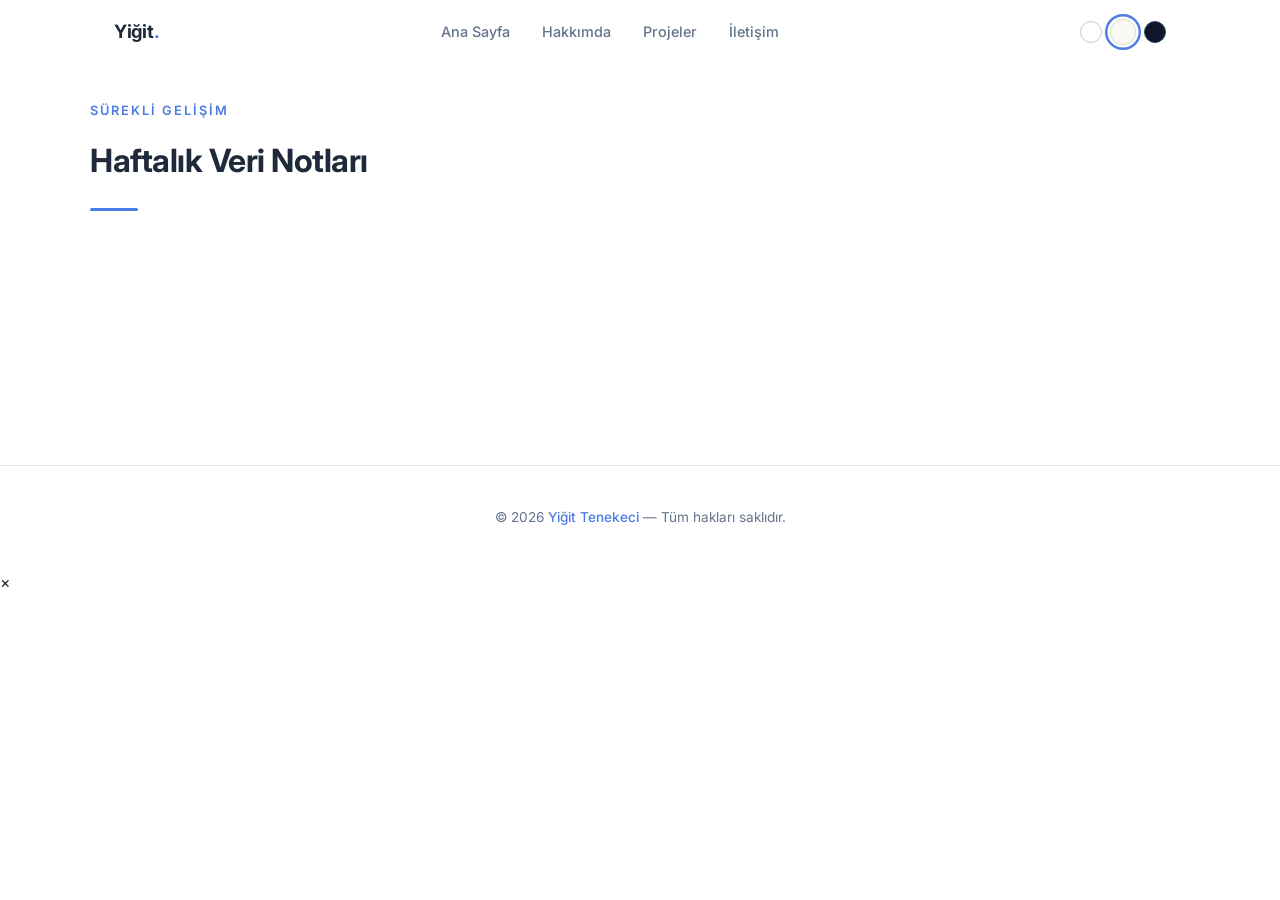
==== blog.html @ 6f7cba59 "Fix: remove obsolete onclick handlers to use event delegation" ====
<!DOCTYPE html>
<html lang="tr">
<head>
  <meta charset="UTF-8" />
  <meta name="viewport" content="width=device-width, initial-scale=1.0" />
  <title>Blog | Yiğit Tenekeci</title>
  <link rel="stylesheet" href="style.css" />
</head>
<body>
  <nav class="navbar" id="navbar">
    <div class="navbar__inner">
      <a href="index.html" class="navbar__logo">Yiğit<span>.</span></a>
      <ul class="navbar__links" id="nav-links">
        <li><a href="index.html#hero">Ana Sayfa</a></li>
        <li><a href="index.html#about">Hakkımda</a></li>
        <li><a href="index.html#projects">Projeler</a></li>
        <li><a href="index.html#contact">İletişim</a></li>
      </ul>
      <div class="theme-switcher">
        <button class="theme-btn" data-set="light" title="Açık Tema"></button>
        <button class="theme-btn active" data-set="warm" title="Sıcak Tema"></button>
        <button class="theme-btn" data-set="dark" title="Koyu Tema"></button>
      </div>
    </div>
  </nav>

  <section class="section blog" id="blog">
    <div class="section__container">
      <p class="section__label">Sürekli Gelişim</p>
      <h2 class="section__title">Haftalık Veri Notları</h2>
      <div class="section__divider"></div>
      <div class="blog__grid">
        <!-- Blog Post 1 -->
        <article class="blog-card reveal">
          <div class="blog-card__date">21 Nisan 2026</div>
          <h3 class="blog-card__title">Veri Temizliği: Neden Analiz Süresinin %80'ini Alır?</h3>
          <p class="blog-card__desc">Veri biliminde en kritik aşama olan veri temizleme (data cleaning) sürecinin önemi ve dikkat edilmesi gerekenler üzerine kısa bir değerlendirme...</p>
          <a href="javascript:void(0)" class="blog-card__link">Devamını Oku →</a>
        </article>
      </div>
    </div>
  </section>

  <footer class="footer">
    <p class="footer__text">&copy; 2026 <a href="index.html#hero">Yiğit Tenekeci</a> — Tüm hakları saklıdır.</p>
  </footer>

  <script src="script.js"></script>

  <div id="global-modal" class="modal">
    <div class="modal-content">
      <span id="close-modal" class="modal-close">&times;</span>
      <div id="modal-body"></div>
    </div>
  </div>
</body>
</html>
---- style.css ----
/* ============================================
   PORTFOLYO SİTESİ - ANA STİL DOSYASI
   ============================================ */

/* --- Google Fonts --- */
@import url('https://fonts.googleapis.com/css2?family=Inter:wght@300;400;500;600;700&display=swap');

/* --- CSS Değişkenleri (Renk Paleti) --- */
:root {
  /* LIGHT THEME (Varsayılan Beyaz) */
  --color-bg: #ffffff;
  --color-bg-alt: #f8fafc;
  --color-text: #1e293b;
  --color-text-light: #64748b;
  --color-accent: #4b7be5;
  --color-accent-hover: #3a62c4;
  --color-border: #e2e8f0;
  --color-card-bg: #ffffff;
  --color-tag-bg: #eef2ff;
  --color-tag-text: #4b7be5;
  --color-nav-bg: rgba(255, 255, 255, 0.85);
  --color-nav-mobile: rgba(255, 255, 255, 0.97);
  --font-main: 'Inter', -apple-system, BlinkMacSystemFont, 'Segoe UI', sans-serif;
  --max-width: 1100px;
  --radius: 10px;
  --shadow-sm: 0 1px 3px rgba(0, 0, 0, 0.06);
  --shadow-md: 0 4px 16px rgba(0, 0, 0, 0.08);
  --transition: 0.25s ease;
}

[data-theme="warm"] {
  --color-bg: #faf8f5;
  --color-bg-alt: #f1efe9;
  --color-text: #2d2a26;
  --color-text-light: #595551;
  --color-accent: #b8860b;
  --color-accent-hover: #9c7108;
  --color-border: #e6e2d8;
  --color-card-bg: #ffffff;
  --color-tag-bg: #fdf6e3;
  --color-tag-text: #b8860b;
  --color-nav-bg: rgba(250, 248, 245, 0.85);
  --color-nav-mobile: rgba(250, 248, 245, 0.97);
}

[data-theme="dark"] {
  --color-bg: #0f172a;
  --color-bg-alt: #1e293b;
  --color-text: #f8fafc;
  --color-text-light: #cbd5e1;
  --color-accent: #60a5fa;
  --color-accent-hover: #93c5fd;
  --color-border: #334155;
  --color-card-bg: #1e293b;
  --color-tag-bg: #334155;
  --color-tag-text: #60a5fa;
  --color-nav-bg: rgba(15, 23, 42, 0.85);
  --color-nav-mobile: rgba(15, 23, 42, 0.97);
}

/* --- Reset & Temel --- */
*,
*::before,
*::after {
  margin: 0;
  padding: 0;
  box-sizing: border-box;
}

html {
  scroll-behavior: smooth;
  scroll-padding-top: 80px;
}

body {
  font-family: var(--font-main);
  color: var(--color-text);
  background-color: var(--color-bg);
  line-height: 1.7;
  -webkit-font-smoothing: antialiased;
}

img {
  max-width: 100%;
  display: block;
}

a {
  text-decoration: none;
  color: inherit;
}

/* --- Navbar --- */
.navbar {
  position: fixed;
  top: 0;
  left: 0;
  width: 100%;
  z-index: 100;
  background-color: var(--color-nav-bg);
  backdrop-filter: blur(12px);
  -webkit-backdrop-filter: blur(12px);
  border-bottom: 1px solid transparent;
  transition: border-color var(--transition), box-shadow var(--transition);
}

.navbar.scrolled {
  border-bottom-color: var(--color-border);
  box-shadow: var(--shadow-sm);
}

.navbar__inner {
  max-width: var(--max-width);
  margin: 0 auto;
  padding: 0 24px;
  height: 64px;
  display: flex;
  align-items: center;
  justify-content: space-between;
}

/* BURAYA KENDİ İSMİNİZİ / LOGONUZU YAZIN */
.navbar__logo {
  font-weight: 700;
  font-size: 1.15rem;
  color: var(--color-text);
  letter-spacing: -0.3px;
}

.navbar__logo span {
  color: var(--color-accent);
}

.navbar__links {
  display: flex;
  align-items: center;
  gap: 32px;
  list-style: none;
}

.navbar__links a {
  font-size: 0.9rem;
  font-weight: 500;
  color: var(--color-text-light);
  transition: color var(--transition);
  position: relative;
}

.navbar__links a::after {
  content: '';
  position: absolute;
  bottom: -4px;
  left: 0;
  width: 0;
  height: 2px;
  background-color: var(--color-accent);
  transition: width var(--transition);
}

.navbar__links a:hover {
  color: var(--color-text);
}

.navbar__links a:hover::after {
  width: 100%;
}

/* Theme Switcher */
.theme-switcher {
  display: flex;
  gap: 10px;
  align-items: center;
  margin-left: 20px;
}

.theme-btn {
  width: 22px;
  height: 22px;
  border-radius: 50%;
  cursor: pointer;
  transition: transform 0.2s, box-shadow 0.2s;
}

.theme-btn.active {
  transform: scale(1.2);
  box-shadow: 0 0 0 2px var(--color-bg), 0 0 0 4px var(--color-accent);
}

.theme-btn[data-set="light"] { background-color: #ffffff; border: 1px solid #ccc; }
.theme-btn[data-set="warm"] { background-color: #faf8f5; border: 1px solid #e6e2d8; }
.theme-btn[data-set="dark"] { background-color: #0f172a; border: 1px solid #334155; }

/* Hamburger Menü (Mobil) */
.navbar__hamburger {
  display: none;
  flex-direction: column;
  gap: 5px;
  cursor: pointer;
  background: none;
  border: none;
  padding: 4px;
}

.navbar__hamburger span {
  display: block;
  width: 22px;
  height: 2px;
  background-color: var(--color-text);
  border-radius: 2px;
  transition: transform var(--transition), opacity var(--transition);
}

/* --- Bölüm Ortak --- */
.section {
  padding: 100px 24px;
}

.section__container {
  max-width: var(--max-width);
  margin: 0 auto;
}

.section__label {
  font-size: 0.8rem;
  font-weight: 600;
  text-transform: uppercase;
  letter-spacing: 2px;
  color: var(--color-accent);
  margin-bottom: 12px;
}

.section__title {
  font-size: 2rem;
  font-weight: 700;
  color: var(--color-text);
  margin-bottom: 20px;
  letter-spacing: -0.5px;
}

.section__divider {
  width: 48px;
  height: 3px;
  background-color: var(--color-accent);
  border-radius: 2px;
  margin-bottom: 40px;
}

/* --- Hero Bölümü --- */
.hero {
  min-height: 100vh;
  display: flex;
  align-items: center;
  justify-content: center;
  text-align: center;
  padding: 120px 24px 100px;
  background-color: var(--color-bg);
}

.hero__content {
  max-width: 680px;
}

.hero__greeting {
  font-size: 1rem;
  font-weight: 500;
  color: var(--color-accent);
  margin-bottom: 16px;
  letter-spacing: 1px;
}

/* BURAYA KENDİ İSMİNİZİ YAZIN */
.hero__name {
  font-size: clamp(2.2rem, 5vw, 3.5rem);
  font-weight: 700;
  color: var(--color-text);
  line-height: 1.15;
  margin-bottom: 12px;
  letter-spacing: -1px;
}

/* BURAYA KENDİ UNVANINIZI YAZIN */
.hero__title {
  font-size: clamp(1.1rem, 2.5vw, 1.35rem);
  font-weight: 400;
  color: var(--color-text-light);
  margin-bottom: 24px;
}

.hero__description {
  font-size: 1.05rem;
  color: var(--color-text-light);
  line-height: 1.8;
  margin-bottom: 40px;
  max-width: 540px;
  margin-left: auto;
  margin-right: auto;
}

.hero__actions {
  display: flex;
  gap: 16px;
  justify-content: center;
  flex-wrap: wrap;
}

.hero__cta {
  display: inline-flex;
  align-items: center;
  gap: 8px;
  padding: 14px 32px;
  background-color: var(--color-accent);
  color: #ffffff;
  font-family: var(--font-main);
  font-size: 0.95rem;
  font-weight: 600;
  border: none;
  border-radius: var(--radius);
  cursor: pointer;
  transition: background-color var(--transition), transform var(--transition), box-shadow var(--transition);
}

.hero__cta:hover {
  background-color: var(--color-accent-hover);
  transform: translateY(-2px);
  box-shadow: 0 6px 20px rgba(75, 123, 229, 0.3);
}

.hero__cta svg {
  width: 16px;
  height: 16px;
  transition: transform var(--transition);
}

.hero__cta:hover svg {
  transform: translateY(2px);
}

.hero__cta--secondary {
  background-color: transparent;
  color: var(--color-text);
  border: 2px solid var(--color-border);
}

.hero__cta--secondary:hover {
  background-color: var(--color-bg-alt);
  border-color: var(--color-accent);
  color: var(--color-accent);
  box-shadow: none;
}

/* --- Hakkımda Bölümü --- */
.about {
  background-color: var(--color-bg-alt);
}

.about__grid {
  display: grid;
  grid-template-columns: 1fr 1fr;
  gap: 60px;
  align-items: start;
}

/* BURAYA KENDİ PROFİL METNİNİZİ YAZIN */
.about__text p {
  font-size: 1rem;
  color: var(--color-text-light);
  margin-bottom: 16px;
  line-height: 1.8;
}

.about__text p:last-child {
  margin-bottom: 0;
}

.about__highlights {
  display: grid;
  grid-template-columns: 1fr 1fr;
  gap: 20px;
}

.highlight-card {
  background-color: var(--color-card-bg);
  border: 1px solid var(--color-border);
  border-radius: var(--radius);
  padding: 24px;
  transition: box-shadow var(--transition), transform var(--transition);
}

.highlight-card:hover {
  box-shadow: var(--shadow-md);
  transform: translateY(-2px);
}

.highlight-card__icon {
  font-size: 1.5rem;
  margin-bottom: 12px;
}

.highlight-card__title {
  font-size: 0.95rem;
  font-weight: 600;
  color: var(--color-text);
  margin-bottom: 6px;
}

.highlight-card__desc {
  font-size: 0.85rem;
  color: var(--color-text-light);
  line-height: 1.6;
}

.projects__subtitle {
  font-size: 1.35rem;
  font-weight: 600;
  color: var(--color-text);
  margin-bottom: 24px;
  display: flex;
  align-items: center;
  gap: 12px;
}

.projects__subtitle::after {
  content: '';
  flex-grow: 1;
  height: 1px;
  background-color: var(--color-border);
}

.projects__header {
  display: flex;
  justify-content: space-between;
  align-items: center;
  margin-bottom: 32px;
  flex-wrap: wrap;
  gap: 20px;
}

.projects__filters {
  display: flex;
  gap: 8px;
}

.filter-btn {
  padding: 8px 16px;
  border-radius: 50px;
  border: 1px solid var(--color-border);
  background: var(--color-bg);
  color: var(--color-text-light);
  font-size: 0.85rem;
  font-weight: 500;
  cursor: pointer;
  transition: all var(--transition);
}

.filter-btn:hover {
  border-color: var(--color-accent);
  color: var(--color-accent);
}

.filter-btn.active {
  background-color: var(--color-accent);
  color: #ffffff;
  border-color: var(--color-accent);
}

/* --- Projeler Bölümü --- */
.projects__grid {
  display: grid;
  grid-template-columns: repeat(auto-fill, minmax(320px, 1fr));
  gap: 28px;
}

/* BURAYA KENDİ PROJELERİNİZİ EKLEYİN — her kart bir proje */
.project-card {
  background-color: var(--color-card-bg);
  border: 1px solid var(--color-border);
  border-radius: var(--radius);
  padding: 32px 28px;
  transition: box-shadow var(--transition), transform var(--transition);
  display: flex;
  flex-direction: column;
}

.project-card:hover {
  box-shadow: var(--shadow-md);
  transform: translateY(-4px);
}

.project-card__number {
  font-size: 0.8rem;
  font-weight: 700;
  color: var(--color-accent);
  margin-bottom: 16px;
  letter-spacing: 1px;
}

.project-card__title {
  font-size: 1.15rem;
  font-weight: 600;
  color: var(--color-text);
  margin-bottom: 12px;
}

.project-card__desc {
  font-size: 0.9rem;
  color: var(--color-text-light);
  line-height: 1.7;
  margin-bottom: 20px;
  flex-grow: 1;
}

.project-card__tags {
  display: flex;
  flex-wrap: wrap;
  gap: 8px;
}

.tag {
  display: inline-block;
  font-size: 0.75rem;
  font-weight: 500;
  padding: 5px 12px;
  background-color: var(--color-tag-bg);
  color: var(--color-tag-text);
  border-radius: 50px;
  letter-spacing: 0.3px;
}

.project-card__link {
  display: inline-flex;
  align-items: center;
  gap: 6px;
  margin-top: 20px;
  font-size: 0.85rem;
  font-weight: 600;
  color: var(--color-accent);
  transition: color var(--transition);
}

.project-card__link:hover {
  color: var(--color-accent-hover);
}

.project-card__link svg {
  width: 16px;
  height: 16px;
}

/* --- İletişim Bölümü --- */
.contact {
  background-color: var(--color-bg-alt);
}

.contact__grid {
  display: grid;
  grid-template-columns: 1fr 1.5fr;
  gap: 60px;
  align-items: start;
}

.contact__subtitle {
  font-size: 1.25rem;
  margin-bottom: 16px;
}

.contact__desc {
  color: var(--color-text-light);
  margin-bottom: 32px;
}

.contact__details {
  display: flex;
  flex-direction: column;
  gap: 24px;
}

.contact__item {
  display: flex;
  gap: 16px;
  align-items: center;
}

.contact__icon {
  width: 44px;
  height: 44px;
  background-color: var(--color-card-bg);
  border: 1px solid var(--color-border);
  border-radius: 50%;
  display: flex;
  align-items: center;
  justify-content: center;
  font-size: 1.2rem;
}

.contact__item h4 {
  font-size: 0.9rem;
  margin-bottom: 2px;
}

.contact__item p {
  font-size: 0.85rem;
  color: var(--color-text-light);
}

.contact__form {
  background-color: var(--color-card-bg);
  padding: 40px;
  border-radius: var(--radius);
  border: 1px solid var(--color-border);
  box-shadow: var(--shadow-sm);
}

.form__group {
  margin-bottom: 20px;
}

.form__group label {
  display: block;
  font-size: 0.85rem;
  font-weight: 500;
  margin-bottom: 8px;
}

.form__group input,
.form__group textarea {
  width: 100%;
  padding: 12px 16px;
  border-radius: var(--radius);
  border: 1px solid var(--color-border);
  background-color: var(--color-bg);
  color: var(--color-text);
  font-family: var(--font-main);
  font-size: 0.95rem;
  transition: border-color var(--transition), box-shadow var(--transition);
}

.form__group input:focus,
.form__group textarea:focus {
  outline: none;
  border-color: var(--color-accent);
  box-shadow: 0 0 0 3px rgba(75, 123, 229, 0.1);
}

.form__submit {
  width: 100%;
  justify-content: center;
}

.form__status {
  margin-top: 16px;
  font-size: 0.9rem;
  text-align: center;
}

.form__status.success { color: #10b981; }
.form__status.error { color: #ef4444; }

/* --- Footer --- */
.footer {
  padding: 40px 24px;
  text-align: center;
  border-top: 1px solid var(--color-border);
}

.footer__text {
  font-size: 0.85rem;
  color: var(--color-text-light);
}

.footer__text a {
  color: var(--color-accent);
  font-weight: 500;
  transition: color var(--transition);
}

.footer__text a:hover {
  color: var(--color-accent-hover);
}

/* ============================================
   RESPONSIVE TASARIM
   ============================================ */

/* Tablet */
@media (max-width: 768px) {
  .navbar__links {
    position: fixed;
    top: 64px;
    left: 0;
    width: 100%;
    flex-direction: column;
    background-color: var(--color-nav-mobile);
    backdrop-filter: blur(12px);
    padding: 24px;
    gap: 20px;
    border-bottom: 1px solid var(--color-border);
    transform: translateY(-120%);
    opacity: 0;
    transition: transform 0.3s ease, opacity 0.3s ease;
    pointer-events: none;
  }

  .navbar__links.active {
    transform: translateY(0);
    opacity: 1;
    pointer-events: all;
  }

  .navbar__hamburger {
    display: flex;
  }

  .navbar__hamburger.active span:nth-child(1) {
    transform: rotate(45deg) translate(5px, 5px);
  }
  .navbar__hamburger.active span:nth-child(2) {
    opacity: 0;
  }
  .navbar__hamburger.active span:nth-child(3) {
    transform: rotate(-45deg) translate(5px, -5px);
  }

  .about__grid {
    grid-template-columns: 1fr;
    gap: 40px;
  }

  .section {
    padding: 72px 20px;
  }

  .section__title {
    font-size: 1.65rem;
  }

  .projects__grid {
    grid-template-columns: 1fr;
  }

  .contact__grid {
    grid-template-columns: 1fr;
    gap: 40px;
  }

  .contact__form {
    padding: 24px;
  }
}

/* Mobil */
@media (max-width: 480px) {
  .hero {
    padding: 100px 20px 72px;
  }

  .hero__description {
    font-size: 0.95rem;
  }

  .about__highlights {
    grid-template-columns: 1fr;
  }

  .section {
    padding: 56px 16px;
  }
}

/* --- Reveal (Fade-in) Animasyonu --- */
.reveal {
  opacity: 0;
  transform: translateY(24px);
  transition: opacity 0.6s ease, transform 0.6s ease;
}

.reveal.revealed {
  opacity: 1;
  transform: translateY(0);
}


/* --- New styles for recommendations --- */
.project-card__case-study {
  margin-top: 20px;
  display: inline-block;
  padding: 8px 16px;
  background-color: var(--color-accent);
  color: #fff;
  font-size: 0.85rem;
  font-weight: 600;
  border-radius: 6px;
  transition: all var(--transition);
  text-align: center;
}
.project-card__case-study:hover {
  background-color: var(--color-accent-hover);
  transform: translateY(-2px);
}
.highlight-category {
  margin-bottom: 30px;
}
.highlight-category__title {
  font-size: 1rem;
  font-weight: 700;
  color: var(--color-text);
  margin-bottom: 15px;
  display: flex;
  align-items: center;
  gap: 8px;
}
.highlight-category__grid {
  display: grid;
  grid-template-columns: repeat(auto-fill, minmax(200px, 1fr));
  gap: 15px;
}
.learning {
  background-color: var(--color-bg-alt);
}
.learning__grid {
  display: grid;
  grid-template-columns: repeat(auto-fill, minmax(300px, 1fr));
  gap: 20px;
}
.learning-card {
  background-color: var(--color-card-bg);
  border: 1px solid var(--color-border);
  border-radius: var(--radius);
  padding: 24px;
  transition: all var(--transition);
}
.learning-card:hover {
  transform: translateY(-4px);
  box-shadow: var(--shadow-md);
}
.learning-card__date {
  font-size: 0.75rem;
  color: var(--color-accent);
  font-weight: 600;
  margin-bottom: 8px;
}
.learning-card__title {
  font-size: 1.1rem;
  font-weight: 600;
  color: var(--color-text);
  margin-bottom: 8px;
}
.learning-card__desc {
  font-size: 0.9rem;
  color: var(--color-text-light);
  line-height: 1.6;
}
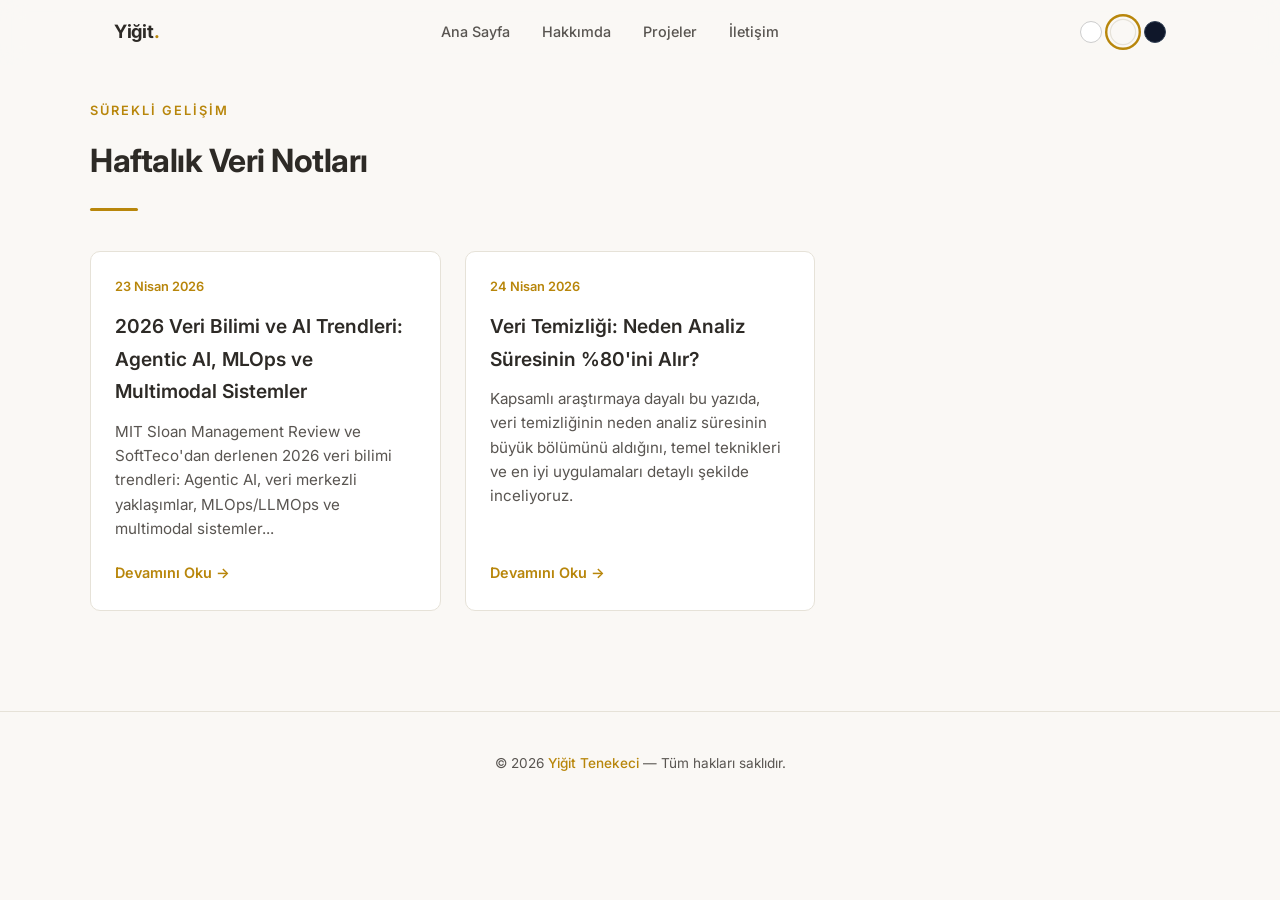
==== commit cef23d3d: "Add comprehensive data cleaning article - Veri Temizliği: Neden Analiz Süresinin %80'ini Alır?" ====
--- a/blog.html
+++ b/blog.html
@@ -32,10 +32,18 @@
       <div class="blog__grid">
         <!-- Blog Post 1 -->
         <article class="blog-card reveal">
-          <div class="blog-card__date">21 Nisan 2026</div>
+          <div class="blog-card__date">23 Nisan 2026</div>
+          <h3 class="blog-card__title">2026 Veri Bilimi ve AI Trendleri: Agentic AI, MLOps ve Multimodal Sistemler</h3>
+          <p class="blog-card__desc">MIT Sloan Management Review ve SoftTeco'dan derlenen 2026 veri bilimi trendleri: Agentic AI, veri merkezli yaklaşımlar, MLOps/LLMOps ve multimodal sistemler...</p>
+          <a href="weekly-data-notes-2026-04-23.html" class="blog-card__link">Devamını Oku →</a>
+        </article>
+        
+        <!-- Blog Post 2 -->
+        <article class="blog-card reveal">
+          <div class="blog-card__date">24 Nisan 2026</div>
           <h3 class="blog-card__title">Veri Temizliği: Neden Analiz Süresinin %80'ini Alır?</h3>
-          <p class="blog-card__desc">Veri biliminde en kritik aşama olan veri temizleme (data cleaning) sürecinin önemi ve dikkat edilmesi gerekenler üzerine kısa bir değerlendirme...</p>
-          <a href="javascript:void(0)" class="blog-card__link">Devamını Oku →</a>
+          <p class="blog-card__desc">Kapsamlı araştırmaya dayalı bu yazıda, veri temizliğinin neden analiz süresinin büyük bölümünü aldığını, temel teknikleri ve en iyi uygulamaları detaylı şekilde inceliyoruz.</p>
+          <a href="data-cleaning-importance.html" class="blog-card__link">Devamını Oku →</a>
         </article>
       </div>
     </div>
--- a/style.css
+++ b/style.css
@@ -849,3 +849,99 @@
   color: var(--color-text-light);
   line-height: 1.6;
 }
+
+
+/* --- Blog Section Styles --- */
+.blog__grid {
+  display: grid;
+  grid-template-columns: repeat(auto-fill, minmax(300px, 1fr));
+  gap: 24px;
+}
+.blog-card {
+  background-color: var(--color-card-bg);
+  border: 1px solid var(--color-border);
+  border-radius: var(--radius);
+  padding: 24px;
+  transition: all var(--transition);
+  display: flex;
+  flex-direction: column;
+}
+.blog-card:hover {
+  transform: translateY(-5px);
+  box-shadow: var(--shadow-md);
+}
+.blog-card__date {
+  font-size: 0.8rem;
+  color: var(--color-accent);
+  font-weight: 600;
+  margin-bottom: 12px;
+}
+.blog-card__title {
+  font-size: 1.2rem;
+  font-weight: 600;
+  color: var(--color-text);
+  margin-bottom: 12px;
+}
+.blog-card__desc {
+  font-size: 0.95rem;
+  color: var(--color-text-light);
+  line-height: 1.6;
+  margin-bottom: 20px;
+}
+.blog-card__link {
+  margin-top: auto;
+  font-size: 0.9rem;
+  font-weight: 600;
+  color: var(--color-accent);
+  transition: color var(--transition);
+}
+.blog-card__link:hover {
+  color: var(--color-accent-hover);
+}
+
+
+/* --- Robust Modal System --- */
+.modal {
+  display: none; 
+  position: fixed; 
+  z-index: 9999; 
+  left: 0; 
+  top: 0; 
+  width: 100%; 
+  height: 100%; 
+  background-color: rgba(0,0,0,0.8); 
+  backdrop-filter: blur(8px); 
+  align-items: center; 
+  justify-content: center;
+  opacity: 0;
+  transition: opacity 0.3s ease;
+}
+.modal.active {
+  display: flex;
+  opacity: 1;
+}
+.modal-content {
+  background-color: var(--color-bg); 
+  border: 1px solid var(--color-border); 
+  border-radius: var(--radius); 
+  width: 90%; 
+  max-width: 700px; 
+  max-height: 80vh; 
+  overflow-y: auto; 
+  padding: 40px; 
+  position: relative; 
+  color: var(--color-text);
+  box-shadow: var(--shadow-md);
+}
+.modal-close {
+  position: absolute; 
+  right: 20px; 
+  top: 20px; 
+  cursor: pointer; 
+  font-size: 2rem; 
+  color: var(--color-text-light);
+  line-height: 1;
+}
+.modal-close:hover {
+  color: var(--color-accent);
+}
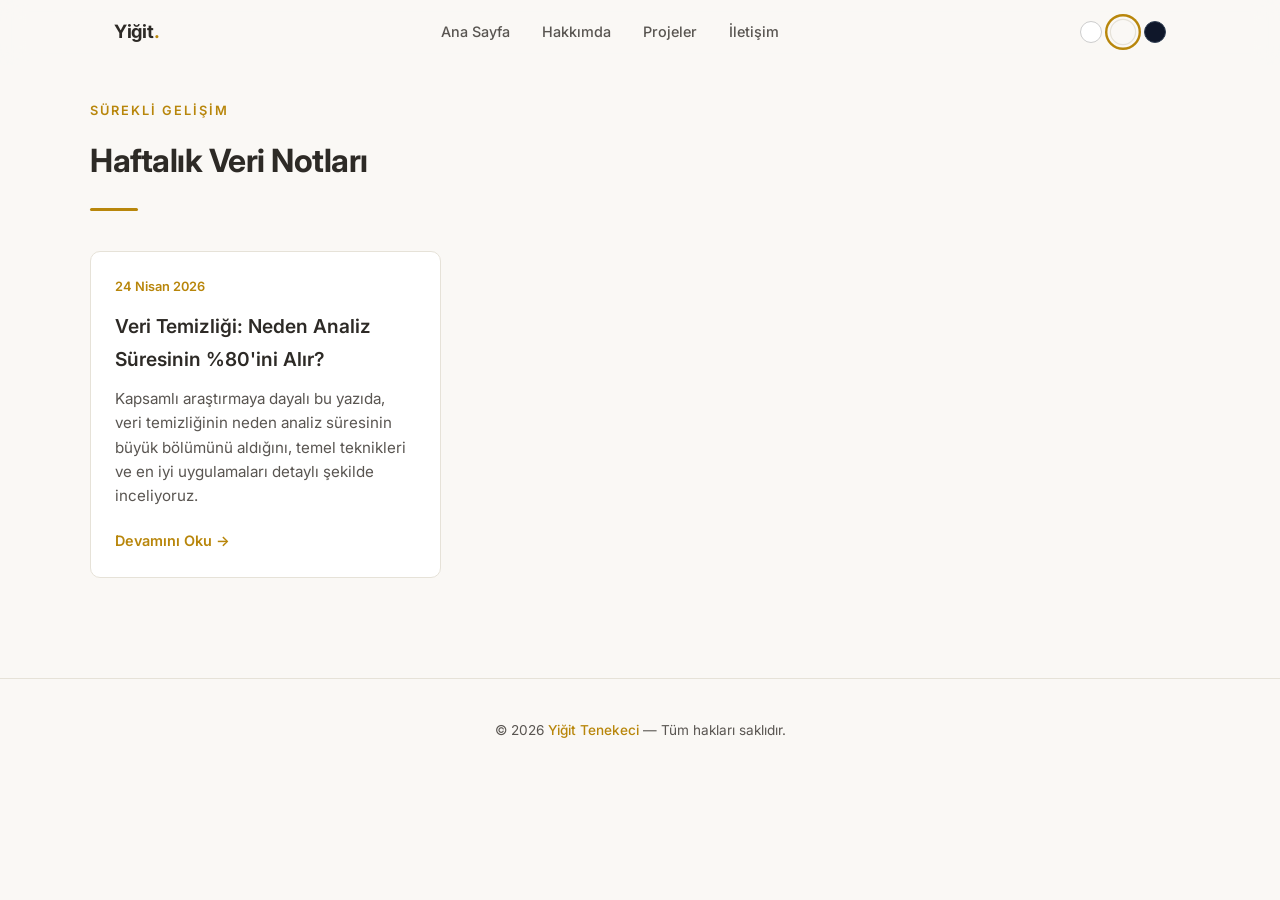
==== commit 17cad21e: "Blog içeriği yeniden yapılandırıldı: Eski tema uyumsuz post silindi, cron job güncellendi, multi-mod" ====
--- a/blog.html
+++ b/blog.html
@@ -30,15 +30,7 @@
       <h2 class="section__title">Haftalık Veri Notları</h2>
       <div class="section__divider"></div>
       <div class="blog__grid">
-        <!-- Blog Post 1 -->
-        <article class="blog-card reveal">
-          <div class="blog-card__date">23 Nisan 2026</div>
-          <h3 class="blog-card__title">2026 Veri Bilimi ve AI Trendleri: Agentic AI, MLOps ve Multimodal Sistemler</h3>
-          <p class="blog-card__desc">MIT Sloan Management Review ve SoftTeco'dan derlenen 2026 veri bilimi trendleri: Agentic AI, veri merkezli yaklaşımlar, MLOps/LLMOps ve multimodal sistemler...</p>
-          <a href="weekly-data-notes-2026-04-23.html" class="blog-card__link">Devamını Oku →</a>
-        </article>
-        
-        <!-- Blog Post 2 -->
+        <!-- Blog Post -->
         <article class="blog-card reveal">
           <div class="blog-card__date">24 Nisan 2026</div>
           <h3 class="blog-card__title">Veri Temizliği: Neden Analiz Süresinin %80'ini Alır?</h3>
